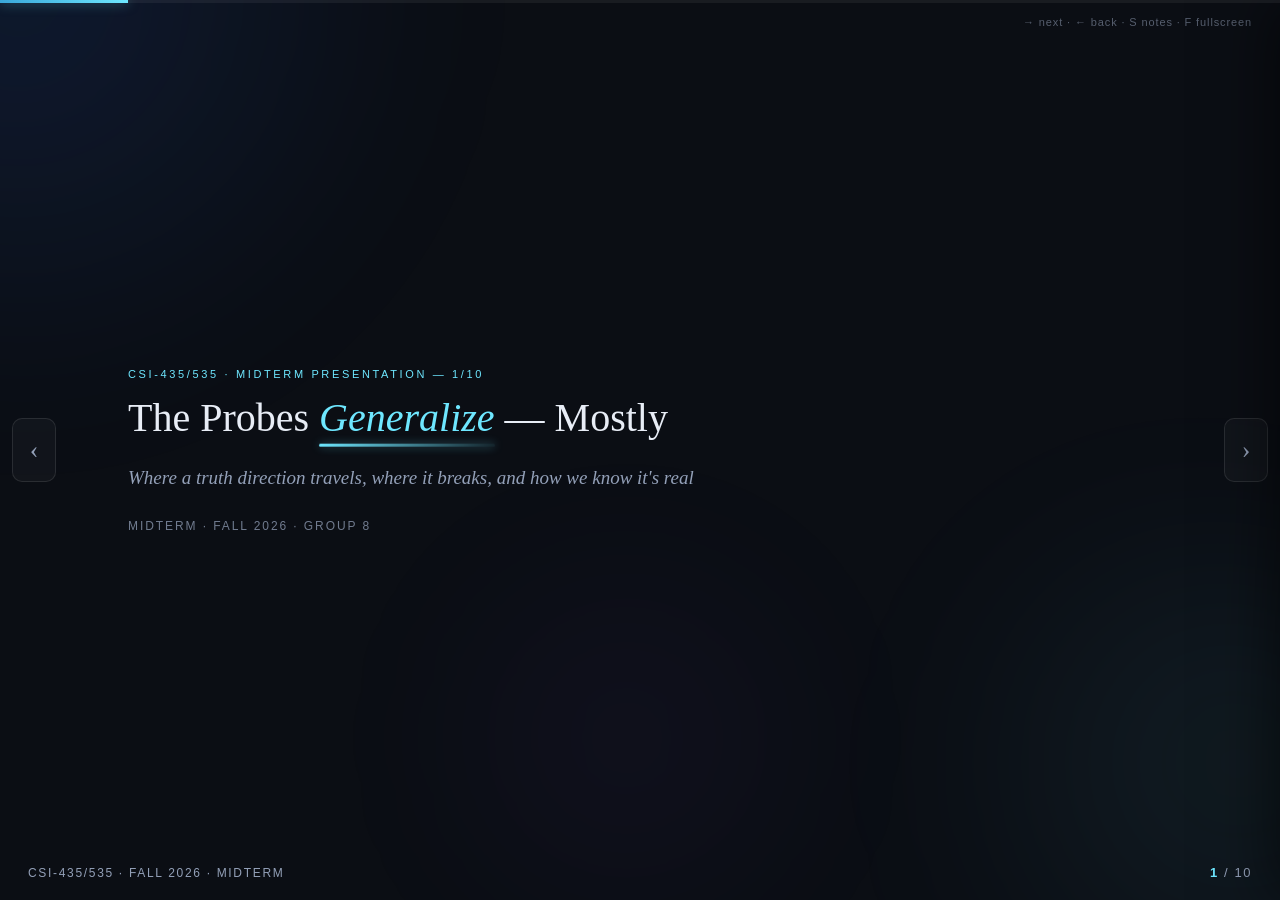
==== present2/index.html @ 2529fcfe "Midterm package: paper v2 with negation/CCS/text-baseline analysis, present2 deck + script, taboo mo" ====
<!DOCTYPE html>
<html lang="en">
<head>
<meta charset="UTF-8">
<meta name="viewport" content="width=device-width, initial-scale=1.0">
<title>The Probes Generalize — Mostly — CSI-435/535 Midterm</title>
<link rel="stylesheet" href="css/style.css">
</head>
<body class="boot">

  <!-- drifting aurora background -->
  <div class="aurora" aria-hidden="true">
    <div class="blob b1"></div>
    <div class="blob b2"></div>
    <div class="blob b3"></div>
  </div>

  <!-- progress -->
  <div id="progressbar"><div id="progressfill"></div></div>

  <!-- corner branding -->
  <div id="branding">CSI-435/535 · Fall 2026 · Midterm</div>
  <div id="counter">1 / 10</div>

  <!-- the paper window: fixed on the right for every scene -->
  <div id="paper-frame">
    <div id="paper-window">
      <div id="paper-loading">
        <div class="spinner"></div>
        <div class="loading-text">opening the paper…</div>
      </div>
      <div id="paper-pages"></div>
    </div>
  </div>

  <!-- left stage: rich scene content -->
  <div id="scene-layer">
    <div id="scene-content"></div>
  </div>

  <!-- speaker notes (Chinese), toggled with S -->
  <aside id="notes-panel">
    <div class="notes-head">演讲备注 · <span id="notes-scene"></span></div>
    <div id="notes-body"></div>
    <div class="notes-hint">按 S 关闭</div>
  </aside>

  <!-- nav arrows -->
  <button id="prev-btn" class="navbtn" aria-label="previous scene">‹</button>
  <button id="next-btn" class="navbtn" aria-label="next scene">›</button>

  <div id="keyhelp">→ next · ← back · S notes · F fullscreen</div>

  <script src="vendor/pdf.min.js"></script>
  <script src="paper_data.js"></script>
  <script src="js/main.js"></script>
</body>
</html>
---- present2/css/style.css ----
/* ─────────────────────────────────────────────────────────────
   Models Know, But Don't Always Say — presentation stage
   The paper window sits still on the right; the left stage
   carries the scene content. Only the paper's internal scroll
   and the amber highlight marker move.
   ───────────────────────────────────────────────────────────── */

:root {
  --bg: #0b0e14;
  --accent: #6ee7ff;
  --amber: #f5b942;
  --red: #ff7a7a;
  --green: #7ce3a8;
  --ink: #e8edf6;
  --ink-dim: #93a0b8;
  --serif: Georgia, "Times New Roman", "Songti SC", serif;
  --sans: -apple-system, BlinkMacSystemFont, "Segoe UI", Roboto, "Helvetica Neue", Arial, "PingFang SC", sans-serif;
}

* { margin: 0; padding: 0; box-sizing: border-box; }

html, body {
  width: 100%; height: 100%;
  overflow: hidden;
  background: var(--bg);
  color: var(--ink);
  font-family: var(--sans);
}

/* no transitions during boot (deep links must land fully formed) */
body.boot *, body.boot *::before, body.boot *::after {
  transition: none !important;
}

/* ── aurora background ─────────────────────────────────────── */
.aurora { position: fixed; inset: 0; overflow: hidden; z-index: 0; }
.blob {
  position: absolute;
  border-radius: 50%;
  filter: blur(90px);
  opacity: 0.5;
  will-change: transform;
}
.b1 {
  width: 55vmax; height: 55vmax; left: -18vmax; top: -20vmax;
  background: radial-gradient(circle at 35% 35%, rgba(46, 118, 255, 0.28), transparent 65%);
  animation: drift1 46s ease-in-out infinite alternate;
}
.b2 {
  width: 48vmax; height: 48vmax; right: -16vmax; bottom: -18vmax;
  background: radial-gradient(circle at 60% 40%, rgba(110, 231, 255, 0.16), transparent 65%);
  animation: drift2 58s ease-in-out infinite alternate;
}
.b3 {
  width: 38vmax; height: 38vmax; left: 30vw; top: 55vh;
  background: radial-gradient(circle at 50% 50%, rgba(150, 92, 255, 0.13), transparent 65%);
  animation: drift3 64s ease-in-out infinite alternate;
}
@keyframes drift1 { from { transform: translate(0,0) scale(1); } to { transform: translate(9vmax, 6vmax) scale(1.15); } }
@keyframes drift2 { from { transform: translate(0,0) scale(1.1); } to { transform: translate(-8vmax, -7vmax) scale(0.95); } }
@keyframes drift3 { from { transform: translate(0,0) scale(0.9); } to { transform: translate(-6vmax, 5vmax) scale(1.2); } }

/* ── progress + chrome ─────────────────────────────────────── */
#progressbar {
  position: fixed; top: 0; left: 0; right: 0; height: 3px;
  background: rgba(255,255,255,0.06); z-index: 40;
}
#progressfill {
  height: 100%; width: 12.5%;
  background: linear-gradient(90deg, #3aa7d9, var(--accent));
  box-shadow: 0 0 12px rgba(110,231,255,0.55);
  transition: width 400ms ease;
}
#branding {
  position: fixed; left: 28px; bottom: 20px; z-index: 30;
  font-size: 12px; letter-spacing: 0.14em; text-transform: uppercase;
  color: var(--ink-dim);
}
#counter {
  position: fixed; right: 28px; bottom: 20px; z-index: 30;
  font-size: 13px; letter-spacing: 0.12em; color: var(--ink-dim);
  font-variant-numeric: tabular-nums;
}
#counter b { color: var(--accent); font-weight: 600; }
#keyhelp {
  position: fixed; right: 28px; top: 16px; z-index: 30;
  font-size: 11px; letter-spacing: 0.08em; color: rgba(147,160,184,0.55);
}

/* ── the paper window: one fixed, calm position ────────────── */
#paper-frame {
  position: fixed;
  z-index: 10;
  left: 67.5vw; top: 8vh;
  width: 29vw; height: 84vh;
}
#paper-window {
  position: absolute; inset: 0;
  background: #ffffff;
  border-radius: 10px;
  overflow-y: auto;
  overflow-x: hidden;
  scrollbar-width: none;
  box-shadow:
    0 28px 80px rgba(0,0,0,0.65),
    0 6px 24px rgba(0,0,0,0.45),
    0 0 0 1px rgba(110,231,255,0.11),
    0 0 36px rgba(110,231,255,0.05);
}
#paper-window::-webkit-scrollbar { display: none; }
#paper-pages { position: relative; }
/* each page is cropped to the text column: full-size canvas inside an
   overflow-hidden slice, shifted left by the crop offset (set inline) */
.page-slice {
  position: relative;
  width: 100%;
  overflow: hidden;
  border-bottom: 1px solid #ececec;
}
.page-slice canvas {
  display: block;
  position: absolute;
  top: 0;
}

#paper-loading {
  position: absolute; inset: 0;
  display: flex; flex-direction: column; gap: 18px;
  align-items: center; justify-content: center;
  background: #10141d; color: var(--ink-dim);
  font-size: 13px; letter-spacing: 0.1em;
  z-index: 2;
}
.spinner {
  width: 34px; height: 34px; border-radius: 50%;
  border: 2px solid rgba(110,231,255,0.15);
  border-top-color: var(--accent);
  animation: spin 0.9s linear infinite;
}
@keyframes spin { to { transform: rotate(360deg); } }

/* ── highlight marker (on the anchored passage) ────────────── */
#anchor-marker {
  position: absolute;
  z-index: 5;
  pointer-events: none;
  border-radius: 8px;
  display: none;
  opacity: 0;
  background: rgba(255, 176, 32, 0.13);
  border: 2px solid rgba(255, 176, 32, 0.9);
  animation: pulse-amber 2.2s ease-in-out infinite;
}
#anchor-marker.show { display: block; opacity: 1; }
@keyframes pulse-amber {
  0%, 100% { box-shadow: 0 0 16px rgba(255,176,32,0.45), inset 0 0 14px rgba(255,149,0,0.15); }
  50%      { box-shadow: 0 0 40px rgba(255,149,0,0.8),  0 0 14px rgba(255,176,32,0.5), inset 0 0 26px rgba(255,176,32,0.28); }
}

/* ── scene layer (left stage) ──────────────────────────────── */
#scene-layer {
  position: fixed;
  left: 4vw; top: 50%;
  transform: translateY(-50%);
  width: 62vw;
  z-index: 20;
  pointer-events: none;
}
/* hero scenes: title pins to the top, clear of the floating figure panel */
#scene-layer.has-hero { top: 7vh; transform: none; }
#scene-content {
  opacity: 1;
  transition: opacity 400ms ease, transform 400ms ease;
}
#scene-content.fading {
  opacity: 0;
  transform: translateY(10px);
}

.kicker {
  font-size: 11px; letter-spacing: 0.24em; text-transform: uppercase;
  color: var(--accent);
  margin-bottom: 14px;
}
.scene-title {
  font-family: var(--serif);
  font-size: 40px;
  line-height: 1.18;
  font-weight: 400;
  color: var(--ink);
  margin-bottom: 22px;
}
.scene-title .em { color: var(--accent); font-style: italic; }

/* animated underline for the title scene */
.uline { position: relative; white-space: nowrap; }
.uline::after {
  content: "";
  position: absolute; left: 0; right: 0; bottom: -7px; height: 3px;
  border-radius: 2px;
  background: linear-gradient(90deg, var(--accent), rgba(110,231,255,0.1));
  transform: scaleX(0);
  transform-origin: left;
  animation: uline-draw 1.1s cubic-bezier(0.22, 0.9, 0.3, 1) 0.55s forwards;
  box-shadow: 0 0 10px rgba(110,231,255,0.4);
}
@keyframes uline-draw { to { transform: scaleX(1); } }

.scene-sub {
  font-family: var(--serif);
  font-style: italic;
  font-size: 19px;
  line-height: 1.55;
  color: var(--ink-dim);
  margin-bottom: 10px;
}
.scene-meta {
  font-size: 12px; letter-spacing: 0.16em; text-transform: uppercase;
  color: rgba(147,160,184,0.75);
  margin-top: 26px;
}

/* generic bullet list */
ul.bullets { list-style: none; }
ul.bullets li {
  position: relative;
  font-size: 15px;
  line-height: 1.55;
  color: var(--ink);
  padding-left: 18px;
  margin-bottom: 13px;
}
ul.bullets li::before {
  content: "";
  position: absolute; left: 0; top: 0.62em;
  width: 7px; height: 7px; border-radius: 2px;
  background: var(--accent);
  opacity: 0.85;
  box-shadow: 0 0 8px rgba(110,231,255,0.5);
}
ul.bullets li .dim { color: var(--ink-dim); }
ul.bullets li b { color: var(--accent); font-weight: 600; }

/* small inline SVG icons */
.ic { width: 17px; height: 17px; flex: none; }
.ic * { vector-effect: non-scaling-stroke; }

/* ── scene 2: says ≠ believes ──────────────────────────────── */
.neq-row {
  display: flex; align-items: stretch; gap: 18px;
  margin-bottom: 26px;
}
.mini-card {
  flex: 1;
  background: rgba(255,255,255,0.04);
  border: 1px solid rgba(255,255,255,0.1);
  border-radius: 12px;
  padding: 16px 18px;
}
.mini-card .mc-icon { color: var(--accent); margin-bottom: 10px; }
.mini-card .mc-icon .ic { width: 22px; height: 22px; }
.mini-card.believes .mc-icon { color: var(--amber); }
.mc-label {
  font-size: 10.5px; letter-spacing: 0.2em; text-transform: uppercase;
  color: var(--ink-dim); margin-bottom: 6px;
}
.mc-text {
  font-family: var(--serif); font-size: 17px; line-height: 1.4;
}
.neq {
  align-self: center;
  font-family: var(--serif);
  font-size: 58px;
  color: var(--accent);
  text-shadow: 0 0 24px rgba(110,231,255,0.45);
  line-height: 1;
}
ul.icon-bullets { list-style: none; display: grid; grid-template-columns: 1fr 1fr; gap: 12px 22px; }
ul.icon-bullets li {
  display: flex; align-items: center; gap: 10px;
  font-size: 14px; line-height: 1.4; color: var(--ink);
}
ul.icon-bullets li .ic { color: var(--accent); }
ul.icon-bullets li .dim { color: var(--ink-dim); }

/* ── scene 3: diagram + formula, centered on the wide stage ── */
.s3-center {
  display: flex; flex-direction: column; align-items: center;
  margin-bottom: 20px;
}
/* diagram is 320×370, so height ≈ 1.16 × width — cap width by viewport
   height too, or kicker/title/bullets overflow a short screen */
.s3-center .diagram { width: min(540px, 46vh, 100%); margin-bottom: 18px; }
.s3-center .formula { text-align: center; }
.diagram {
  background: rgba(255,255,255,0.03);
  border: 1px solid rgba(110,231,255,0.16);
  border-radius: 12px;
  padding: 12px;
}
.diagram svg { display: block; width: 100%; height: auto; }
.formula {
  font-family: var(--serif);
  font-size: 27px;
  color: var(--ink);
  letter-spacing: 0.02em;
}
.formula sup { color: var(--accent); font-size: 0.62em; }
.formula .fnote {
  display: block;
  font-family: var(--sans);
  font-size: 10.5px; letter-spacing: 0.16em; text-transform: uppercase;
  color: var(--ink-dim); margin-top: 6px;
}

/* ── scene 4: two paper cards side by side ─────────────────── */
.paper-grid { display: grid; grid-template-columns: 1fr 1fr; gap: 18px; }
.paper-card {
  background: rgba(255,255,255,0.04);
  border: 1px solid rgba(110,231,255,0.25);
  border-radius: 12px;
  padding: 18px 18px 14px;
}
.paper-card.secondary { border-color: rgba(255,255,255,0.14); }
.paper-card .pc-icon { color: var(--accent); margin-bottom: 10px; }
.paper-card.secondary .pc-icon { color: var(--amber); }
.paper-card .pc-icon .ic { width: 24px; height: 24px; }
.pc-tag {
  font-size: 10px; letter-spacing: 0.2em; text-transform: uppercase;
  color: var(--accent); margin-bottom: 7px;
}
.paper-card.secondary .pc-tag { color: var(--ink-dim); }
.pc-title {
  font-family: var(--serif); font-size: 19px; line-height: 1.3;
  margin-bottom: 5px;
}
.pc-venue { font-size: 12px; color: var(--amber); margin-bottom: 12px; letter-spacing: 0.04em; }
ul.mini { list-style: none; }
ul.mini li {
  position: relative;
  font-size: 12.5px; line-height: 1.45; color: var(--ink-dim);
  padding-left: 14px; margin-bottom: 8px;
}
ul.mini li::before {
  content: ""; position: absolute; left: 0; top: 0.6em;
  width: 5px; height: 5px; border-radius: 1.5px;
  background: var(--accent); opacity: 0.7;
}
.paper-card.secondary ul.mini li::before { background: var(--amber); }

/* ── scene 5: statement cards + dataset chips ──────────────── */
.stmt {
  position: relative;
  font-family: var(--serif);
  font-size: 17px; line-height: 1.5;
  background: rgba(255,255,255,0.04);
  border: 1px solid rgba(255,255,255,0.09);
  border-left: 3px solid var(--green);
  border-radius: 10px;
  padding: 13px 16px 13px 86px;
  margin-bottom: 12px;
  min-height: 56px;
  max-width: 640px;
}
.stmt.false { border-left-color: var(--red); }
.badge {
  position: absolute; left: 14px; top: 50%; transform: translateY(-50%);
  font-family: var(--sans);
  font-size: 10px; font-weight: 700; letter-spacing: 0.14em;
  padding: 4px 8px; border-radius: 5px;
}
.badge.t { color: #0b0e14; background: var(--green); box-shadow: 0 0 12px rgba(124,227,168,0.35); }
.badge.f { color: #0b0e14; background: var(--red); box-shadow: 0 0 12px rgba(255,122,122,0.35); }
.chips { display: flex; flex-wrap: wrap; gap: 8px; margin: 14px 0 16px; }
.chip {
  font-size: 12px;
  font-family: ui-monospace, SFMono-Regular, Menlo, monospace;
  color: var(--accent);
  background: rgba(110,231,255,0.07);
  border: 1px solid rgba(110,231,255,0.25);
  border-radius: 999px;
  padding: 5px 12px;
}
.chip .n { color: var(--amber); }

/* ── scene 6: hero figure ──────────────────────────────────── */
#hero-panel {
  position: fixed;
  left: 2.5vw; top: 53%;
  transform: translateY(-50%);
  width: 54vw;
  background: rgba(13, 18, 28, 0.94);
  backdrop-filter: blur(6px);
  border: 1px solid rgba(110,231,255,0.28);
  border-radius: 14px;
  padding: 22px 24px 16px;
  box-shadow:
    0 30px 90px rgba(0,0,0,0.8),
    0 0 60px rgba(110,231,255,0.16);
  z-index: 25;
  opacity: 1;
}
#hero-panel.animated {
  transition: opacity 450ms ease, transform 450ms ease;
}
#hero-panel.hidden {
  opacity: 0;
  transform: translateY(-50%) scale(0.96);
  pointer-events: none;
}
#hero-img {
  display: block; width: 100%;
  border-radius: 8px;
  background: #fff;
}
#hero-caption {
  margin-top: 14px;
  font-size: 13px; line-height: 1.65; color: var(--ink-dim);
  text-align: center;
}
#hero-caption em { color: var(--accent); font-style: normal; }
.evidence-hint {
  margin-top: 18px;
  font-size: 12px; letter-spacing: 0.06em;
  color: var(--amber);
}
.evidence-hint .ic { width: 14px; height: 14px; vertical-align: -2px; margin-right: 5px; }

/* ── scene 7: toolbox 2×2 grid ─────────────────────────────── */
.tool-grid { display: grid; grid-template-columns: 1fr 1fr; gap: 14px; }
.tool {
  background: rgba(255,255,255,0.04);
  border: 1px solid rgba(255,255,255,0.1);
  border-radius: 12px;
  padding: 15px 16px;
}
.tool-icon { color: var(--accent); margin-bottom: 9px; }
.tool-icon .ic { width: 22px; height: 22px; }
.tool-name { font-size: 14.5px; font-weight: 600; margin-bottom: 3px; }
.tool-map { font-size: 12px; color: var(--ink-dim); line-height: 1.45; }
.tool-map b { color: var(--amber); font-weight: 600; }

/* ── scene 8: timeline ─────────────────────────────────────── */
.timeline {
  position: relative;
  display: flex; gap: 0;
  margin: 34px 0 26px;
  padding-top: 4px;
}
.timeline::before {
  content: "";
  position: absolute; left: 8px; right: 8px; top: 9px;
  height: 2px;
  background: linear-gradient(90deg, var(--accent), rgba(110,231,255,0.35), rgba(245,185,66,0.6));
  box-shadow: 0 0 10px rgba(110,231,255,0.3);
}
.tl-node { flex: 1; padding-right: 18px; }
.tl-dot {
  width: 12px; height: 12px; border-radius: 50%;
  background: var(--bg);
  border: 2px solid var(--accent);
  margin-bottom: 14px;
  position: relative; z-index: 1;
}
.tl-node.now .tl-dot {
  background: var(--accent);
  box-shadow: 0 0 14px rgba(110,231,255,0.7);
}
.tl-node.final .tl-dot { border-color: var(--amber); }
.tl-when {
  font-size: 10.5px; letter-spacing: 0.18em; text-transform: uppercase;
  color: var(--accent); margin-bottom: 7px;
}
.tl-node.final .tl-when { color: var(--amber); }
.tl-what { font-size: 13px; line-height: 1.55; color: var(--ink); }
.tl-what .dim { color: var(--ink-dim); }
.risk-card {
  display: flex; align-items: center; gap: 12px;
  background: rgba(245,185,66,0.06);
  border: 1px solid rgba(245,185,66,0.3);
  border-radius: 10px;
  padding: 12px 16px;
  font-size: 13px; color: var(--ink);
}
.risk-card .ic { color: var(--amber); width: 19px; height: 19px; }
.risk-card b { color: var(--amber); }

/* ── speaker notes panel ───────────────────────────────────── */
#notes-panel {
  position: fixed;
  right: 0; top: 0; bottom: 0;
  width: 340px;
  background: rgba(10, 14, 22, 0.94);
  backdrop-filter: blur(10px);
  border-left: 1px solid rgba(110,231,255,0.18);
  box-shadow: -24px 0 60px rgba(0,0,0,0.55);
  z-index: 35;
  padding: 60px 28px 28px;
  transform: translateX(105%);
  transition: transform 380ms cubic-bezier(0.22, 0.9, 0.3, 1);
  display: flex; flex-direction: column;
}
#notes-panel.open { transform: translateX(0); }
.notes-head {
  font-size: 11px; letter-spacing: 0.22em; text-transform: uppercase;
  color: var(--accent);
  margin-bottom: 20px;
}
#notes-body {
  font-size: 17px; line-height: 2.0;
  color: var(--ink);
  font-family: var(--sans);
}
#notes-body p { margin-bottom: 14px; }
.notes-hint {
  margin-top: auto;
  font-size: 11px; letter-spacing: 0.1em; color: rgba(147,160,184,0.5);
}

/* ── nav buttons ───────────────────────────────────────────── */
.navbtn {
  position: fixed;
  top: 50%; transform: translateY(-50%);
  z-index: 30;
  width: 44px; height: 64px;
  background: rgba(255,255,255,0.03);
  border: 1px solid rgba(255,255,255,0.1);
  border-radius: 10px;
  color: var(--ink-dim);
  font-size: 26px;
  cursor: pointer;
  transition: color 200ms ease, border-color 200ms ease, background 200ms ease;
  font-family: var(--serif);
}
.navbtn:hover {
  color: var(--accent);
  border-color: rgba(110,231,255,0.4);
  background: rgba(110,231,255,0.06);
}
#prev-btn { left: 12px; }
#next-btn { right: 12px; }

/* ── wide diagrams (scenes 3 & 5) ──────────────────────────── */
.diagram.cap { max-width: 580px; }

/* ── scene 3: model comparison table + speed bars ──────────── */
table.cmp { width: 100%; border-collapse: collapse; font-size: 13px; margin-bottom: 16px; }
table.cmp th {
  text-align: left; font-size: 10px; letter-spacing: 0.16em; text-transform: uppercase;
  color: var(--ink-dim); font-weight: 600;
  border-bottom: 1px solid var(--line); padding: 4px 10px 7px 0;
}
table.cmp td { border-bottom: 1px solid rgba(255,255,255,0.05); padding: 8px 10px 8px 0; }
table.cmp td.dim { color: var(--ink-dim); }
table.cmp .mname { font-weight: 600; white-space: nowrap; }
table.cmp .tag {
  font-size: 9.5px; letter-spacing: 0.1em; text-transform: uppercase;
  color: var(--accent); border: 1px solid rgba(110,231,255,0.35);
  border-radius: 999px; padding: 1px 7px; margin-left: 5px; vertical-align: 1px;
}
table.cmp tr.hl td { background: rgba(110,231,255,0.05); }
.good { color: var(--green); font-weight: 600; }
.speed { margin: 4px 0 10px; }
.bar-row { display: flex; align-items: center; gap: 10px; margin-bottom: 7px; font-size: 12px; }
.bar-label { width: 148px; flex: none; text-align: right; color: var(--ink-dim); }
.bar {
  height: 15px; border-radius: 4px;
  background: linear-gradient(90deg, #3aa7d9, var(--accent));
  box-shadow: 0 0 10px rgba(110,231,255,0.35);
}
.bar.slow {
  background: repeating-linear-gradient(135deg, rgba(255,255,255,0.14) 0 8px, rgba(255,255,255,0.05) 8px 16px);
  box-shadow: none;
}
.bar-val { color: var(--ink); font-family: ui-monospace, Menlo, monospace; font-size: 11.5px; white-space: nowrap; }
.foot { font-size: 11px; color: var(--ink-dim); line-height: 1.55; margin-top: 10px; }

/* ── scene 4: the boom chip slides into the loop (once) ────── */
.boom-chip {
  transform-box: fill-box;
  animation: boom-in 750ms cubic-bezier(0.2, 0.9, 0.3, 1) 350ms both;
}
@keyframes boom-in {
  from { transform: translateX(180px); opacity: 0; }
  to   { transform: translateX(0);     opacity: 1; }
}

/* ── scene 7: formula cards ────────────────────────────────── */
.f-grid { display: grid; grid-template-columns: 1fr 1fr; gap: 12px; }
.f-card {
  background: rgba(255,255,255,0.04);
  border: 1px solid rgba(255,255,255,0.1);
  border-radius: 12px; padding: 13px 15px;
}
.f-card.wide { grid-column: 1 / -1; }
.f-head { margin-bottom: 9px; }
.f-abbr { font-size: 15px; font-weight: 700; color: var(--accent); }
.f-full { font-size: 11px; color: var(--ink-dim); margin-left: 8px; letter-spacing: 0.03em; }
.f-formula {
  font-family: var(--serif); font-size: 15.5px; text-align: center;
  color: var(--ink);
  background: rgba(110,231,255,0.05);
  border: 1px solid rgba(110,231,255,0.12);
  border-radius: 8px; padding: 9px 10px; margin-bottom: 9px;
}
.f-formula sup, .f-formula sub { font-size: 0.68em; }
.f-plain { font-size: 12.5px; color: var(--ink-dim); line-height: 1.55; }
.f-plain b { color: var(--amber); font-weight: 600; }

/* ── paperless scenes: the paper appears only at the boom ──── */
#paper-frame { transition: opacity 650ms ease, transform 650ms ease; }
#scene-layer { transition: left 650ms ease, width 650ms ease; }
body.paperless #paper-frame {
  opacity: 0;
  transform: translateX(3vw);
  pointer-events: none;
}
body.paperless #scene-layer { left: 10vw; width: 72vw; }

/* ── scene 2: official tweet card beside the loop diagram ──── */
.why-row { display: flex; gap: 24px; align-items: flex-start; margin: 20px 0 18px; }
.tweet-card { width: 350px; flex: none; margin: 0; }
.tweet-card img {
  width: 100%; display: block; border-radius: 10px;
  box-shadow: 0 14px 36px rgba(0,0,0,0.55), 0 0 0 1px rgba(255,255,255,0.09);
}
.tweet-card figcaption {
  margin-top: 8px; font-size: 10.5px; letter-spacing: 0.05em; color: var(--ink-dim);
}
.why-diagram { flex: 1; min-width: 0; max-width: 600px; margin-top: 6px; }

/* ── scene 3: measured cost chart (linear — the sliver is the point) */
.costchart { margin: 8px 0 10px; max-width: 760px; }
.cc-title {
  font-size: 10px; letter-spacing: 0.13em; text-transform: uppercase;
  color: var(--ink-dim); margin-bottom: 11px; line-height: 1.6;
}
.cc-row { display: flex; align-items: center; gap: 10px; margin-bottom: 6px; font-size: 12.5px; }
.cc-name { width: 132px; flex: none; text-align: right; color: var(--ink-dim); }
.cc-row.hi .cc-name { color: var(--amber); font-weight: 600; }
.cc-bar { height: 14px; min-width: 3px; border-radius: 3px; background: rgba(147,160,184,0.38); }
.cc-row.hi .cc-bar {
  background: linear-gradient(90deg, #d99a26, var(--amber));
  box-shadow: 0 0 10px rgba(245,185,66,0.45);
}
.cc-val {
  flex: none; font-family: ui-monospace, Menlo, monospace;
  font-size: 11.5px; color: var(--ink);
}
.cc-mult { flex: none; font-size: 11px; color: var(--ink-dim); }
.cc-mult.hot { color: var(--amber); font-weight: 700; }
.cc-row.hi .cc-mult { color: var(--amber); font-weight: 600; }

/* twin charts + click-to-reveal Jev row — stacked tall, the sliver is the point */
.twin { display: flex; flex-direction: column; gap: 30px; margin-top: 16px; }
.twin .costchart { max-width: none; margin: 0; }
.twin .cc-title { font-size: 11.5px; margin-bottom: 14px; }
.twin .cc-row { gap: 14px; margin-bottom: 10px; font-size: 15px; }
.twin .cc-name { width: 170px; font-size: 15px; }
.twin .cc-bar { height: 20px; border-radius: 4px; }
.twin .cc-val { font-size: 14px; }
.twin .cc-mult { font-size: 13px; }
.cc-bar { transform-origin: left center; }
.cc-row.jev { display: none; }
.cc-row.jev .cc-name, .cc-row.jev .cc-val, .cc-row.jev .cc-mult { color: var(--amber); font-weight: 700; }
.cc-row.jev .cc-bar {
  background: linear-gradient(90deg, #d99a26, var(--amber));
  box-shadow: 0 0 18px rgba(245,185,66,0.8);
}
body.jev-on .cc-row.jev { display: flex; animation: jevrow 0.4s ease-out both; }
body.jev-on .cc-row.jev .cc-bar { animation: jevbar 0.55s cubic-bezier(0.2,1.3,0.35,1) 0.08s both; }
@keyframes jevrow {
  from { opacity: 0; transform: translateY(6px) scale(0.96); }
  to { opacity: 1; transform: none; }
}
@keyframes jevbar {
  from { transform: scaleX(0); }
  to { transform: scaleX(1); }
}
#jev-chip {
  pointer-events: auto; /* the scene layer is click-through; the chip is not */
  appearance: none; border: 1px solid rgba(245,185,66,0.65); border-radius: 999px;
  background: rgba(245,185,66,0.08); color: var(--amber);
  font-family: var(--sans); font-size: 15px; letter-spacing: 0.02em;
  padding: 11px 24px; margin: 12px 0 6px; cursor: pointer;
  animation: chippulse 1.9s ease-in-out infinite;
}
#jev-chip b { font-weight: 700; }
#jev-chip .after { display: none; }
body.jev-on #jev-chip {
  background: var(--amber); color: #14100a; border-color: var(--amber);
  animation: none; cursor: default; font-weight: 600;
}
body.jev-on #jev-chip .before { display: none; }
body.jev-on #jev-chip .after { display: inline; }
@keyframes chippulse {
  0%, 100% { box-shadow: 0 0 0 0 rgba(245,185,66,0.30); }
  50% { box-shadow: 0 0 22px 5px rgba(245,185,66,0.30); }
}

/* ── figure scenes: in-scene figure card (plain static img) ── */
.fig-card { margin: 4px 0 16px; max-width: 700px; }
.fig-card img {
  width: 100%; display: block; border-radius: 10px;
  box-shadow: 0 14px 36px rgba(0,0,0,0.55), 0 0 0 1px rgba(255,255,255,0.09);
}
.fig-card figcaption {
  margin-top: 8px; font-size: 10.5px; letter-spacing: 0.05em; color: var(--ink-dim);
}
.fig-card.small { max-width: 520px; }
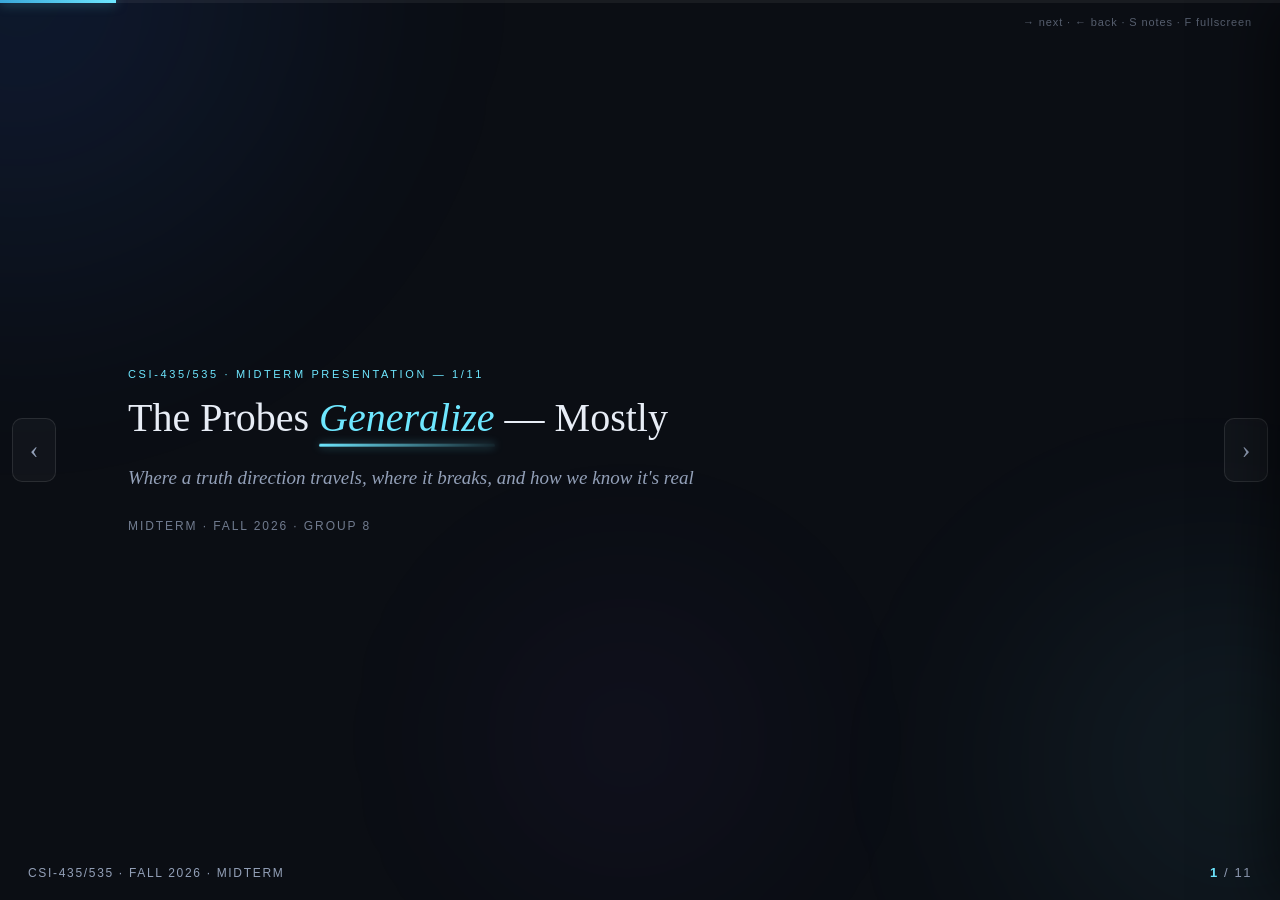
==== commit d3fd080d: "Midterm: caught-in-the-act live demo on the deceptive model + English pass Real local run (Mac M1 Ma" ====
--- a/present2/index.html
+++ b/present2/index.html
@@ -38,11 +38,11 @@
     <div id="scene-content"></div>
   </div>
 
-  <!-- speaker notes (Chinese), toggled with S -->
+  <!-- speaker notes, toggled with S -->
   <aside id="notes-panel">
-    <div class="notes-head">演讲备注 · <span id="notes-scene"></span></div>
+    <div class="notes-head">Speaker notes · <span id="notes-scene"></span></div>
     <div id="notes-body"></div>
-    <div class="notes-hint">按 S 关闭</div>
+    <div class="notes-hint">press S to close</div>
   </aside>
 
   <!-- nav arrows -->
@@ -53,6 +53,7 @@
 
   <script src="vendor/pdf.min.js"></script>
   <script src="paper_data.js"></script>
+  <script src="caught_data.js"></script>
   <script src="js/main.js"></script>
 </body>
 </html>
--- a/present2/css/style.css
+++ b/present2/css/style.css
@@ -708,3 +708,39 @@
   margin-top: 8px; font-size: 10.5px; letter-spacing: 0.05em; color: var(--ink-dim);
 }
 .fig-card.small { max-width: 520px; }
+
+/* ── scene: caught in the act (live Taboo demo) ─────────────── */
+.caught-chat {
+  background: rgba(255,255,255,0.03);
+  border: 1px solid rgba(255,255,255,0.09);
+  border-radius: 12px; padding: 16px 18px; margin: 6px 0 14px;
+  max-width: 700px;
+}
+.caught-chat .who {
+  display: block; font-family: ui-monospace, Menlo, monospace;
+  font-size: 10px; letter-spacing: 0.16em; text-transform: uppercase;
+  margin-bottom: 4px;
+}
+.caught-q { font-size: 13.5px; color: var(--ink); margin-bottom: 12px; }
+.caught-q .who { color: var(--accent); }
+.caught-a { border-left: 3px solid var(--amber); padding-left: 14px; }
+.caught-a .who { color: var(--amber); }
+.caught-resp {
+  font-family: Georgia, "Times New Roman", serif; font-style: italic;
+  font-size: 15px; line-height: 1.7; color: var(--ink);
+}
+.caught-row { display: flex; flex-wrap: wrap; gap: 8px; margin-bottom: 4px; max-width: 700px; }
+.caught-pill {
+  font-family: ui-monospace, Menlo, monospace; font-size: 11.5px;
+  color: var(--ink-dim); border: 1px solid rgba(255,255,255,0.12);
+  border-radius: 999px; padding: 5px 13px;
+}
+.caught-pill b { color: var(--ink); font-weight: 600; }
+.caught-pill.hot { border-color: rgba(245,185,66,0.45); background: rgba(245,185,66,0.08); }
+.caught-pill.hot b { color: var(--amber); }
+.demo-link {
+  display: inline-block; margin-top: 16px; font-size: 13px;
+  color: var(--accent); text-decoration: none;
+  border-bottom: 1px solid rgba(110,231,255,0.35); padding-bottom: 2px;
+}
+.demo-link:hover { color: #a5f0ff; border-bottom-color: #a5f0ff; }
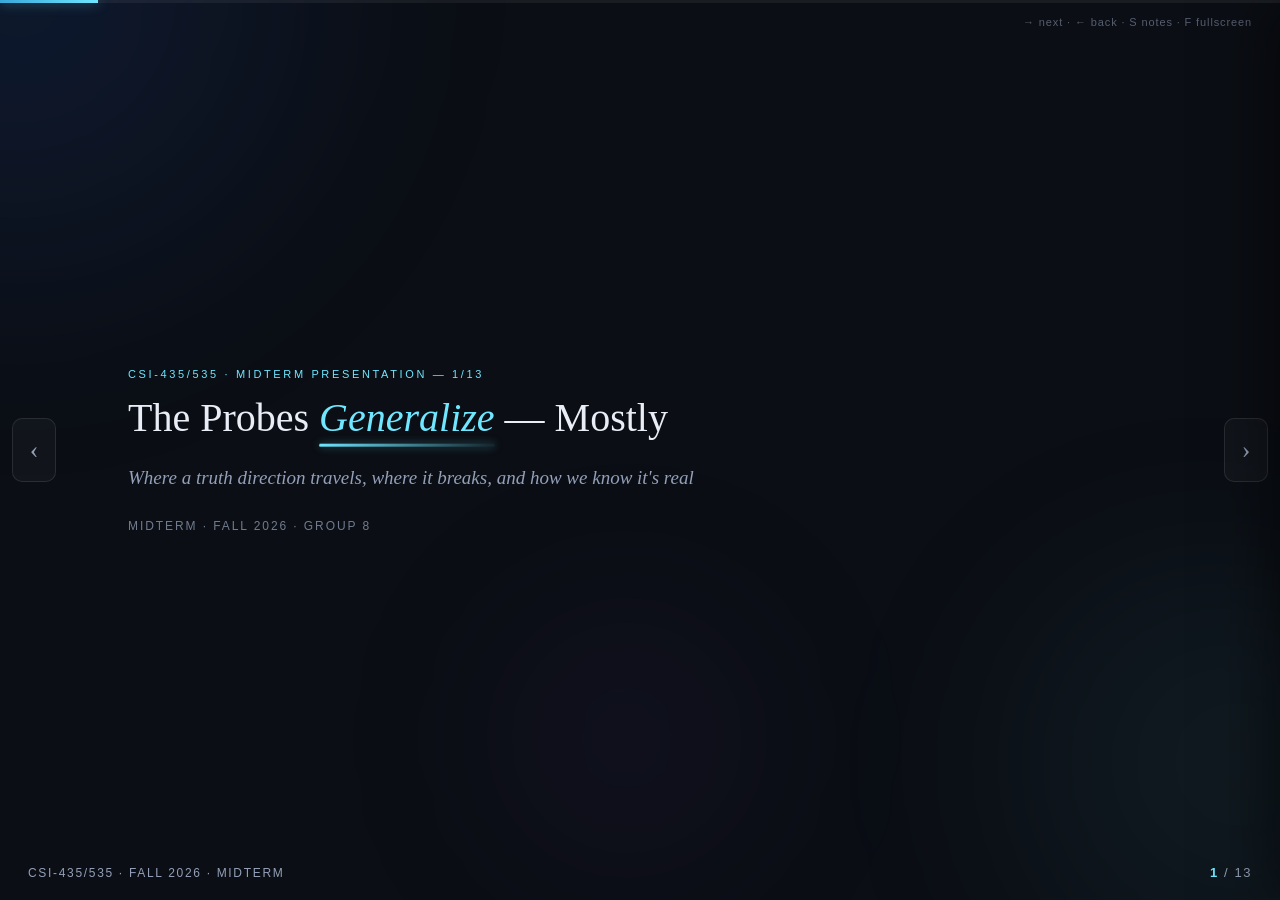
==== commit 36e66e5b: "Show saved EM evidence in midterm terminals" ====
--- a/present2/index.html
+++ b/present2/index.html
@@ -20,9 +20,9 @@
 
   <!-- corner branding -->
   <div id="branding">CSI-435/535 · Fall 2026 · Midterm</div>
-  <div id="counter">1 / 10</div>
+  <div id="counter">1 / 13</div>
 
-  <!-- the paper window: fixed on the right for every scene -->
+  <!-- the paper window stays fixed on the right when a scene shows it -->
   <div id="paper-frame">
     <div id="paper-window">
       <div id="paper-loading">
@@ -53,7 +53,6 @@
 
   <script src="vendor/pdf.min.js"></script>
   <script src="paper_data.js"></script>
-  <script src="caught_data.js"></script>
   <script src="js/main.js"></script>
 </body>
 </html>
--- a/present2/css/style.css
+++ b/present2/css/style.css
@@ -709,38 +709,22 @@
 }
 .fig-card.small { max-width: 520px; }
 
-/* ── scene: caught in the act (live Taboo demo) ─────────────── */
-.caught-chat {
-  background: rgba(255,255,255,0.03);
-  border: 1px solid rgba(255,255,255,0.09);
-  border-radius: 12px; padding: 16px 18px; margin: 6px 0 14px;
-  max-width: 700px;
-}
-.caught-chat .who {
-  display: block; font-family: ui-monospace, Menlo, monospace;
-  font-size: 10px; letter-spacing: 0.16em; text-transform: uppercase;
-  margin-bottom: 4px;
-}
-.caught-q { font-size: 13.5px; color: var(--ink); margin-bottom: 12px; }
-.caught-q .who { color: var(--accent); }
-.caught-a { border-left: 3px solid var(--amber); padding-left: 14px; }
-.caught-a .who { color: var(--amber); }
-.caught-resp {
-  font-family: Georgia, "Times New Roman", serif; font-style: italic;
-  font-size: 15px; line-height: 1.7; color: var(--ink);
-}
-.caught-row { display: flex; flex-wrap: wrap; gap: 8px; margin-bottom: 4px; max-width: 700px; }
-.caught-pill {
-  font-family: ui-monospace, Menlo, monospace; font-size: 11.5px;
-  color: var(--ink-dim); border: 1px solid rgba(255,255,255,0.12);
-  border-radius: 999px; padding: 5px 13px;
-}
-.caught-pill b { color: var(--ink); font-weight: 600; }
-.caught-pill.hot { border-color: rgba(245,185,66,0.45); background: rgba(245,185,66,0.08); }
-.caught-pill.hot b { color: var(--amber); }
-.demo-link {
-  display: inline-block; margin-top: 16px; font-size: 13px;
-  color: var(--accent); text-decoration: none;
-  border-bottom: 1px solid rgba(110,231,255,0.35); padding-bottom: 2px;
-}
-.demo-link:hover { color: #a5f0ff; border-bottom-color: #a5f0ff; }
+/* ── recorded EM evidence: untouched native Terminal screenshots ── */
+body.paperless #scene-layer.terminal-stage { left: 6vw; width: 88vw; }
+.terminal-stage .kicker { margin-bottom: 7px; font-size: 10px; }
+.terminal-stage .scene-title { font-size: 32px; margin-bottom: 12px; }
+.terminal-figure { max-width: 1180px; margin: 0 auto; }
+.terminal-figure a { display: block; pointer-events: auto; }
+.terminal-figure img {
+  display: block; width: auto; height: auto; max-width: 100%;
+  max-height: calc(100vh - 190px); margin: 0 auto; object-fit: contain;
+}
+.terminal-figure figcaption {
+  max-width: 1080px; margin: 10px auto 0; text-align: center;
+  font-size: 12px; line-height: 1.5; color: var(--ink-dim);
+}
+.terminal-figure figcaption b, .terminal-footnote b { color: var(--amber); font-weight: 600; }
+.terminal-footnote {
+  max-width: 1080px; margin: 8px auto 0; text-align: center;
+  font-size: 12px; line-height: 1.5; color: var(--ink-dim);
+}
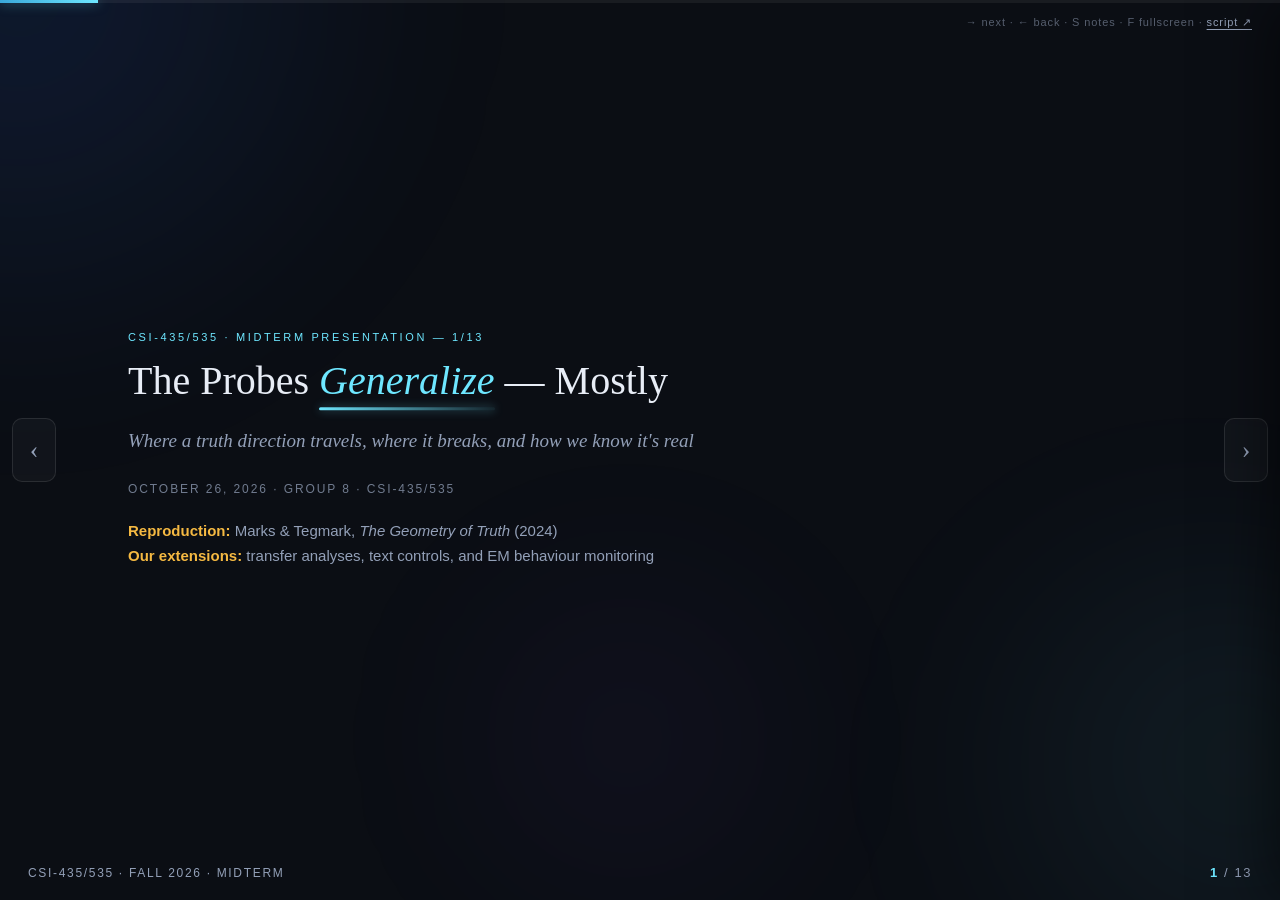
==== commit c0bb0dbd: "Correct midterm probe claims and improve presentation evidence" ====
--- a/present2/index.html
+++ b/present2/index.html
@@ -4,6 +4,7 @@
 <meta charset="UTF-8">
 <meta name="viewport" content="width=device-width, initial-scale=1.0">
 <title>The Probes Generalize — Mostly — CSI-435/535 Midterm</title>
+<meta name="description" content="Group 8 midterm: truth-probe reproduction, CCS objective and sign alignment, transfer controls, and EM behaviour monitoring.">
 <link rel="stylesheet" href="css/style.css">
 </head>
 <body class="boot">
@@ -49,7 +50,7 @@
   <button id="prev-btn" class="navbtn" aria-label="previous scene">‹</button>
   <button id="next-btn" class="navbtn" aria-label="next scene">›</button>
 
-  <div id="keyhelp">→ next · ← back · S notes · F fullscreen</div>
+  <div id="keyhelp">→ next · ← back · S notes · F fullscreen · <a href="script.html" target="_blank" rel="noopener">script ↗</a></div>
 
   <script src="vendor/pdf.min.js"></script>
   <script src="paper_data.js"></script>
--- a/present2/css/style.css
+++ b/present2/css/style.css
@@ -728,3 +728,34 @@
   max-width: 1080px; margin: 8px auto 0; text-align: center;
   font-size: 12px; line-height: 1.5; color: var(--ink-dim);
 }
+
+/* Midterm review: readable evidence and explicit CCS assumptions. */
+.scope-line { margin-top: 22px; font-size: 15px; line-height: 1.7; color: var(--ink-dim); }
+.scope-line b { color: var(--amber); font-weight: 600; }
+.ccs-card .f-formula { font-size: 23px; }
+.ccs-card .f-plain { font-size: 15px; }
+body.paperless .f-abbr { font-size: 18px; }
+body.paperless .f-full { font-size: 14px; }
+body.paperless .f-plain { font-size: 15px; }
+body.paperless .f-formula { font-size: 23px; }
+body.paperless .fig-card:not(.small) { max-width: 1000px; }
+.transfer-table { width: 100%; border-collapse: collapse; margin: 12px 0; font-variant-numeric: tabular-nums; }
+.transfer-table caption { text-align: left; color: var(--ink-dim); font-size: 15px; padding-bottom: 12px; }
+.transfer-table th, .transfer-table td { padding: 14px 12px; border-bottom: 1px solid rgba(255,255,255,0.16); text-align: center; }
+.transfer-table thead th { color: var(--ink-dim); font-weight: 500; font-size: 15px; line-height: 1.4; }
+.transfer-table tbody th { text-align: left; font-size: 17px; font-weight: 500; }
+.transfer-table td { font-size: 26px; }
+.transfer-table .transfer-fail { color: var(--red); font-weight: 700; }
+.transfer-table .transfer-hit { color: var(--accent); font-weight: 700; background: rgba(110,231,255,0.08); }
+.transfer-note { font-size: 13px; color: var(--ink-dim); margin: 10px 0 20px; }
+.evidence-link { display: inline-block; color: var(--amber); font-size: 14px; pointer-events: auto; text-underline-offset: 4px; }
+.terminal-figure img { max-height: calc(100vh - 225px); }
+@media (max-height: 800px) {
+  .transfer-table th, .transfer-table td { padding: 9px 10px; }
+  .transfer-table td { font-size: 23px; }
+  body.paperless .fig-card:not(.small) { max-width: 870px; }
+  body.paperless .f-card { padding: 10px 14px; }
+}
+#notes-body { overflow-y: auto; min-height: 0; }
+
+#keyhelp a { color: var(--ink-dim); text-underline-offset: 3px; }
